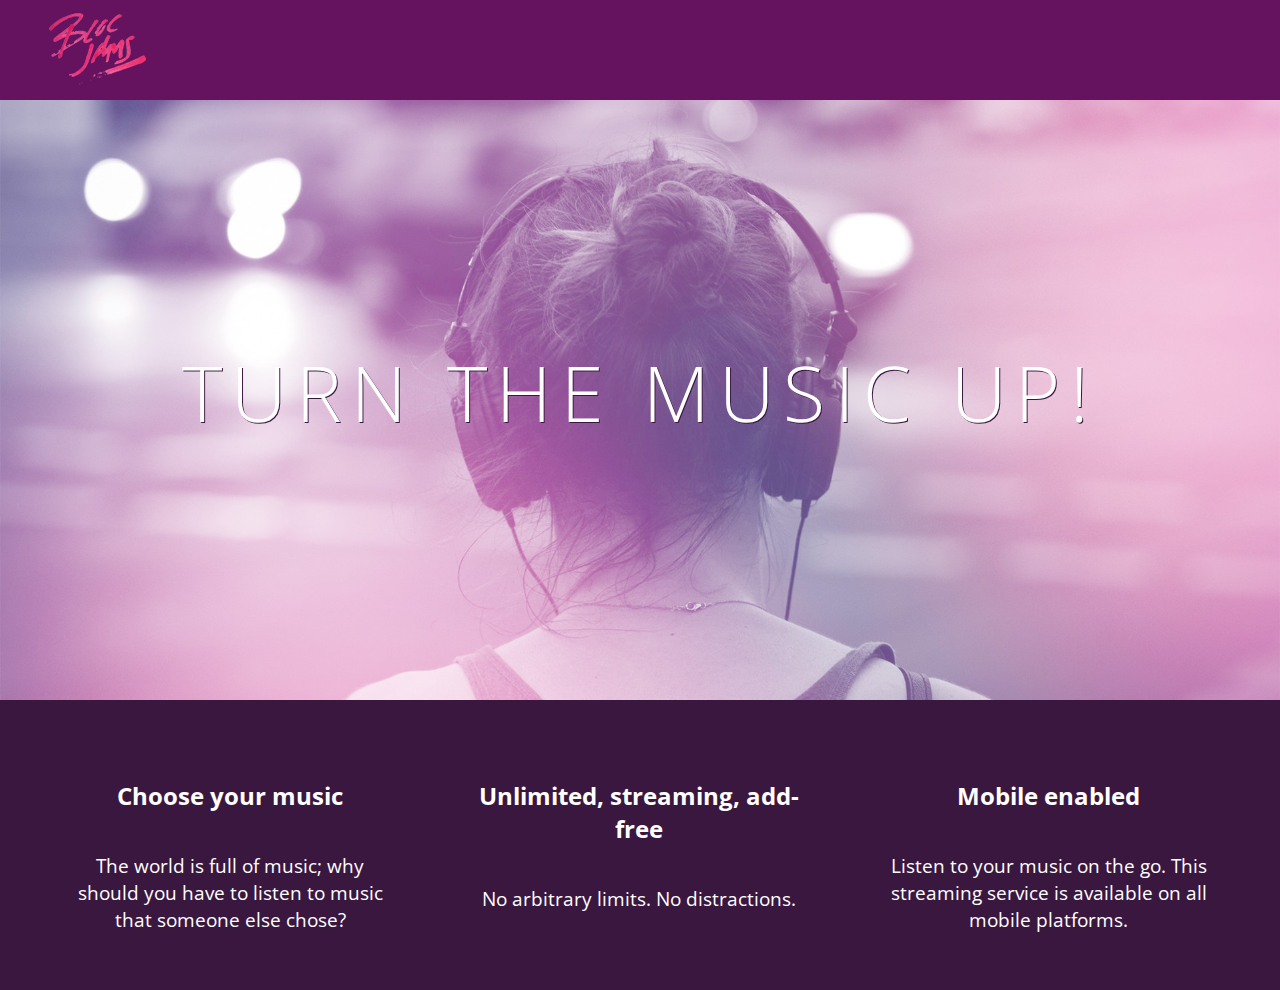
==== index.html @ d1d2694f "CP4 responsive" ====
<!DOCTYPE html>
<html>
    <head>

        <title>Bloc Jams - checkpoint 4</title>
        <meta name="viewport" content="width=device-width, initial-scale=1">
        <link rel="stylesheet" type="text/css" href="http://fonts.googleapis.com/css?family=Open+Sans:400,800,600,700,300">
         <link rel="stylesheet" type="text/css" href="http://code.ionicframework.com/ionicons/2.0.1/css/ionicons.min.css">
         <link rel="stylesheet" type="text/css" href="styles/normalize.css">
         <link rel="stylesheet" type="text/css" href="styles/main.css">
        <link rel="stylesheet" type="text/css" href="styles/landing.css">
    </head>
    
    <body class="landing">
        
        <nav class="navbar"> <!-- nav bar -->
            <img src="assets/images/bloc_jams_logo.png" alt="bloc jams logo" class="logo">
        </nav>
        
        <section class="hero-content"> <!-- hero content -->
           <h1 class="hero-title">Turn the music up!</h1>
        </section>
        
        <section class="selling-points container"> <!-- seeling points -->
            <div class="point column third">
                <span class="ion-music-note"></span>
                <h5 class="point-title">Choose your music</h5>
                <p class="point-description">The world is full of music; why should you have to listen to music that someone else chose?</p>
            </div>
        
            <div class="point column third">
                <span class="ion-radio-waves"></span>
                <h5 class="point-title">Unlimited, streaming, add-free</h5>
                <p class="point-description">No arbitrary limits. No distractions.</p>
            </div>
            
            <div class="point column third">
                <span class="ion-iphone"></span>
                 <h5 class="point-title">Mobile enabled</h5>
                 <p class="point-description">Listen to your music on the go. This streaming service is available on all mobile platforms.</p>
             </div> 
            
        </section>

    </body>
</html>
---- styles/main.css ----
*, *::before, *::after {
    -moz-box-sizing: border-box;
    -webkit-box-sizing: border-box;
    box-sizing: border-box;
}

html {
     height: 100%; 
     font-size: 100%;
 }
 
 body {
     font-family: 'Open Sans'; 
     color: white;             
     min-height: 100%;         
 }
 
  .navbar {
     padding: 0.5rem;
     background-color: rgb(101,18,95);
 }
 
 .navbar > .logo {
     position: relative; 
     left: 2rem;
 }

.container {
    margin: 0 auto;
    max-width: 64rem;
}

/* for medium and small screens */
 @media (min-width: 640px) {
     html { font-size: 112%; }
}
 
.column {
    float: left;
    padding-left: 1rem;
    padding-right: 1rem;
}

.column.full { width: 100%; }
     .column.two-thirds { width: 66.7%; }
     .column.half { width: 50%; }
     .column.third { width: 33.3%; }
     .column.fourth { width: 25%; }
     .column.flow-opposite { float: right; } 

 /* for large screens */
 @media (min-width: 1024px) {
   html { font-size: 120%; }
 }
---- styles/landing.css ----
body.landing {
     background-color: rgb(58,23,63); /* sets the background color to an RGB value (see below) */
 }

.hero-content {
     position: relative; /* positioning will be explained in a resource */
     min-height: 600px;  /* hero content element must be _at least_ 600 pixels */
     background-image: url(../assets/images/bloc_jams_bg.jpg);
     background-repeat: no-repeat;
     background-position: center center;
     background-size: cover;
 }

 .hero-content .hero-title {

     position: absolute;             /* positioning will be explained in a resource */
     top: 40%;                       /* positioning will be explained in a resource */
     -webkit-transform: translateY(-50%);
     -moz-transform: translateY(-50%);
     -ms-transform: translateY(-50%);
     transform: translateY(-50%);
     width: 100%;                    /* makes sure the title inhabits the full width of its container */
     text-align: center;             /* aligns text in the horizontal center of the element */
     font-size: 4rem;                /* specifies the size of the font in root em units */
     font-weight: 300;               /* makes the font thinner or lighter weight */
     text-transform: uppercase;      /* transforms the text to be all uppercase lettering */
     letter-spacing: 0.5rem;         /* puts 0.5 root ems worth of space between each letter */
     text-shadow: 1px 1px 0px rgb(58,23,63); /* creates a shadow underneath the text for readability over the image */
 }

 .selling-points {
     position: relative;
 }
 
 .point {
     position: relative;
     padding: 2rem;
     text-align: center;
 }
 
 .point .point-title {
     font-size: 1.25rem;
 }
 
 .ion-music-note,
 .ion-radio-waves,
 .ion-iphone {
     color: rgb(233,50,117);
     font-size: 5rem;
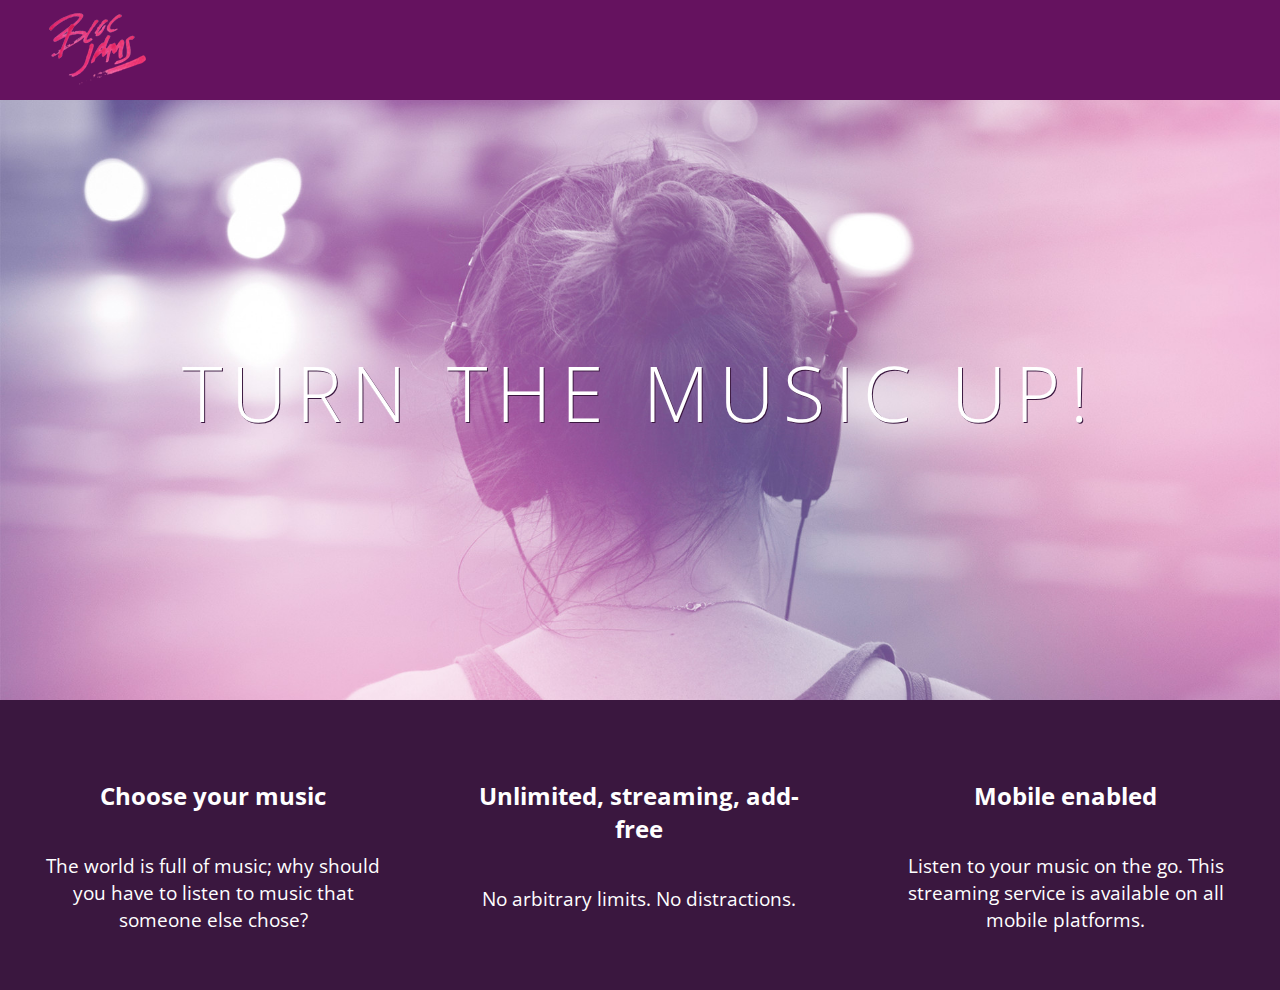
==== commit 5da1af6c: "A4_responsive" ====
--- a/index.html
+++ b/index.html
@@ -21,7 +21,7 @@
            <h1 class="hero-title">Turn the music up!</h1>
         </section>
         
-        <section class="selling-points container"> <!-- seeling points -->
+        <section class="clearfix"> <!-- selling points -->
             <div class="point column third">
                 <span class="ion-music-note"></span>
                 <h5 class="point-title">Choose your music</h5>
--- a/styles/main.css
+++ b/styles/main.css
@@ -52,4 +52,12 @@
  @media (min-width: 1024px) {
    html { font-size: 120%; }
  }
+     
+ .clearfix::before, .clearfix::after {
+         content: " ";
+         display: table;
+     }
 
+.clearrix::after {
+        clear: both; 
+     }--- a/styles/landing.css
+++ b/styles/landing.css
@@ -1,10 +1,10 @@
 body.landing {
-     background-color: rgb(58,23,63); /* sets the background color to an RGB value (see below) */
+     background-color: rgb(58,23,63);
  }
 
 .hero-content {
-     position: relative; /* positioning will be explained in a resource */
-     min-height: 600px;  /* hero content element must be _at least_ 600 pixels */
+     position: relative; 
+     min-height: 600px; 
      background-image: url(../assets/images/bloc_jams_bg.jpg);
      background-repeat: no-repeat;
      background-position: center center;
@@ -12,20 +12,19 @@
  }
 
  .hero-content .hero-title {
-
-     position: absolute;             /* positioning will be explained in a resource */
-     top: 40%;                       /* positioning will be explained in a resource */
+     position: absolute;             
+     top: 40%;                       
      -webkit-transform: translateY(-50%);
      -moz-transform: translateY(-50%);
      -ms-transform: translateY(-50%);
      transform: translateY(-50%);
-     width: 100%;                    /* makes sure the title inhabits the full width of its container */
-     text-align: center;             /* aligns text in the horizontal center of the element */
-     font-size: 4rem;                /* specifies the size of the font in root em units */
-     font-weight: 300;               /* makes the font thinner or lighter weight */
-     text-transform: uppercase;      /* transforms the text to be all uppercase lettering */
-     letter-spacing: 0.5rem;         /* puts 0.5 root ems worth of space between each letter */
-     text-shadow: 1px 1px 0px rgb(58,23,63); /* creates a shadow underneath the text for readability over the image */
+     width: 100%;                    
+     text-align: center;             
+     font-size: 4rem;                
+     font-weight: 300;               
+     text-transform: uppercase;      
+     letter-spacing: 0.5rem;         
+     text-shadow: 1px 1px 0px rgb(58,23,63); 
  }
 
  .selling-points {
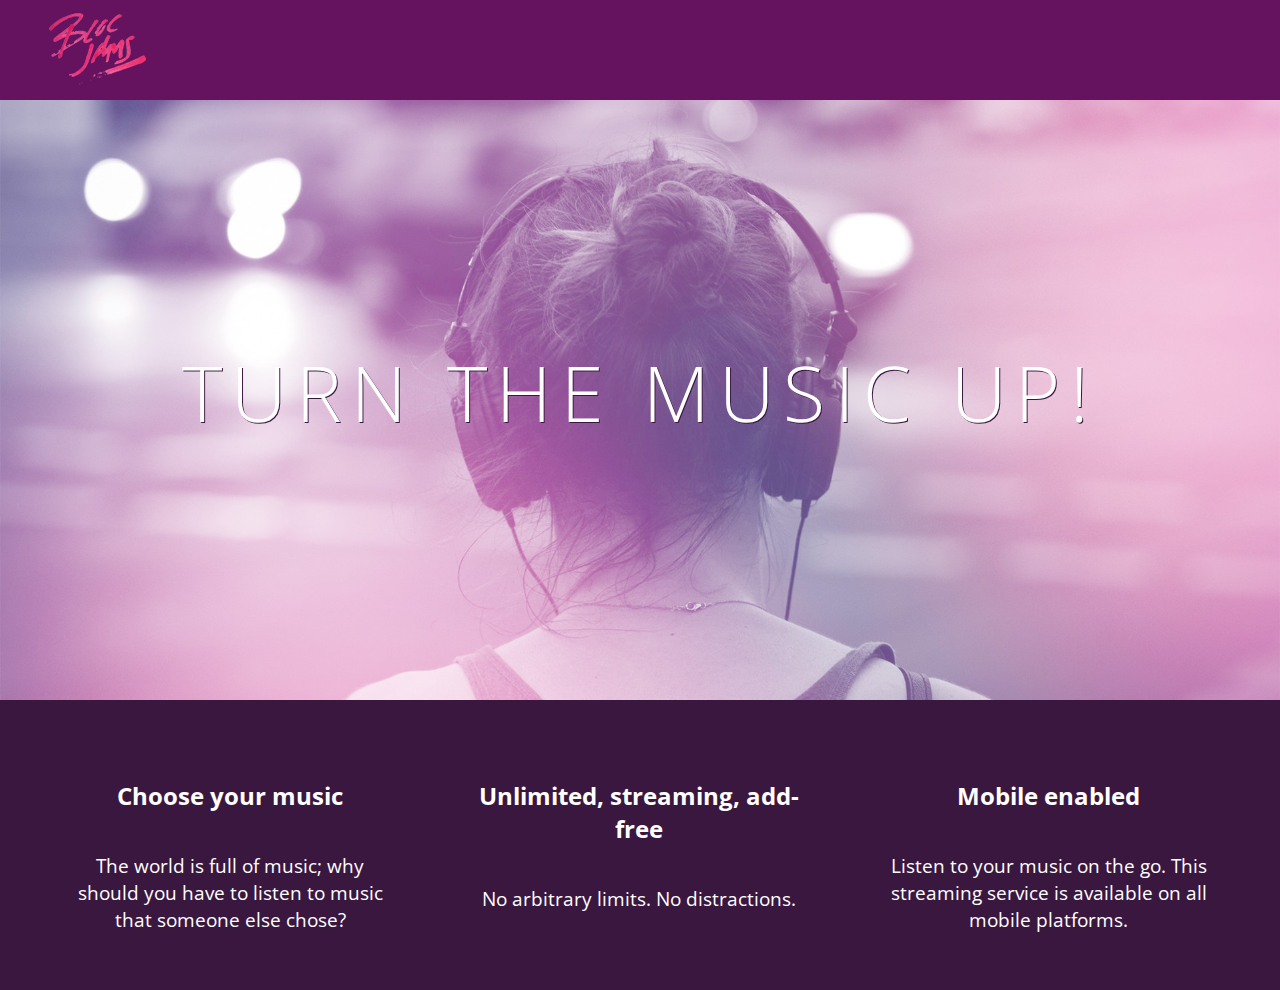
==== commit 68fbbb62: "A4 after mentor mtg" ====
--- a/index.html
+++ b/index.html
@@ -21,20 +21,20 @@
            <h1 class="hero-title">Turn the music up!</h1>
         </section>
         
-        <section class="clearfix"> <!-- selling points -->
-            <div class="point column third">
+        <section class="selling-points container clearfix"> <!-- selling points -->
+            <div class="point column third clearfix">
                 <span class="ion-music-note"></span>
                 <h5 class="point-title">Choose your music</h5>
                 <p class="point-description">The world is full of music; why should you have to listen to music that someone else chose?</p>
             </div>
         
-            <div class="point column third">
+            <div class="point column third clearfix">
                 <span class="ion-radio-waves"></span>
                 <h5 class="point-title">Unlimited, streaming, add-free</h5>
                 <p class="point-description">No arbitrary limits. No distractions.</p>
             </div>
             
-            <div class="point column third">
+            <div class="point column third clearfix">
                 <span class="ion-iphone"></span>
                  <h5 class="point-title">Mobile enabled</h5>
                  <p class="point-description">Listen to your music on the go. This streaming service is available on all mobile platforms.</p>
--- a/styles/main.css
+++ b/styles/main.css
@@ -52,12 +52,17 @@
  @media (min-width: 1024px) {
    html { font-size: 120%; }
  }
-     
- .clearfix::before, .clearfix::after {
+   
+@media (max-width: 640px) {
+
+  .clearfix::before, .clearfix::after {
          content: " ";
          display: table;
      }
 
-.clearrix::after {
-        clear: both; 
-     }+.clearfix { 
+    clear: both; 
+    content: " ";
+    display: table;
+    }
+}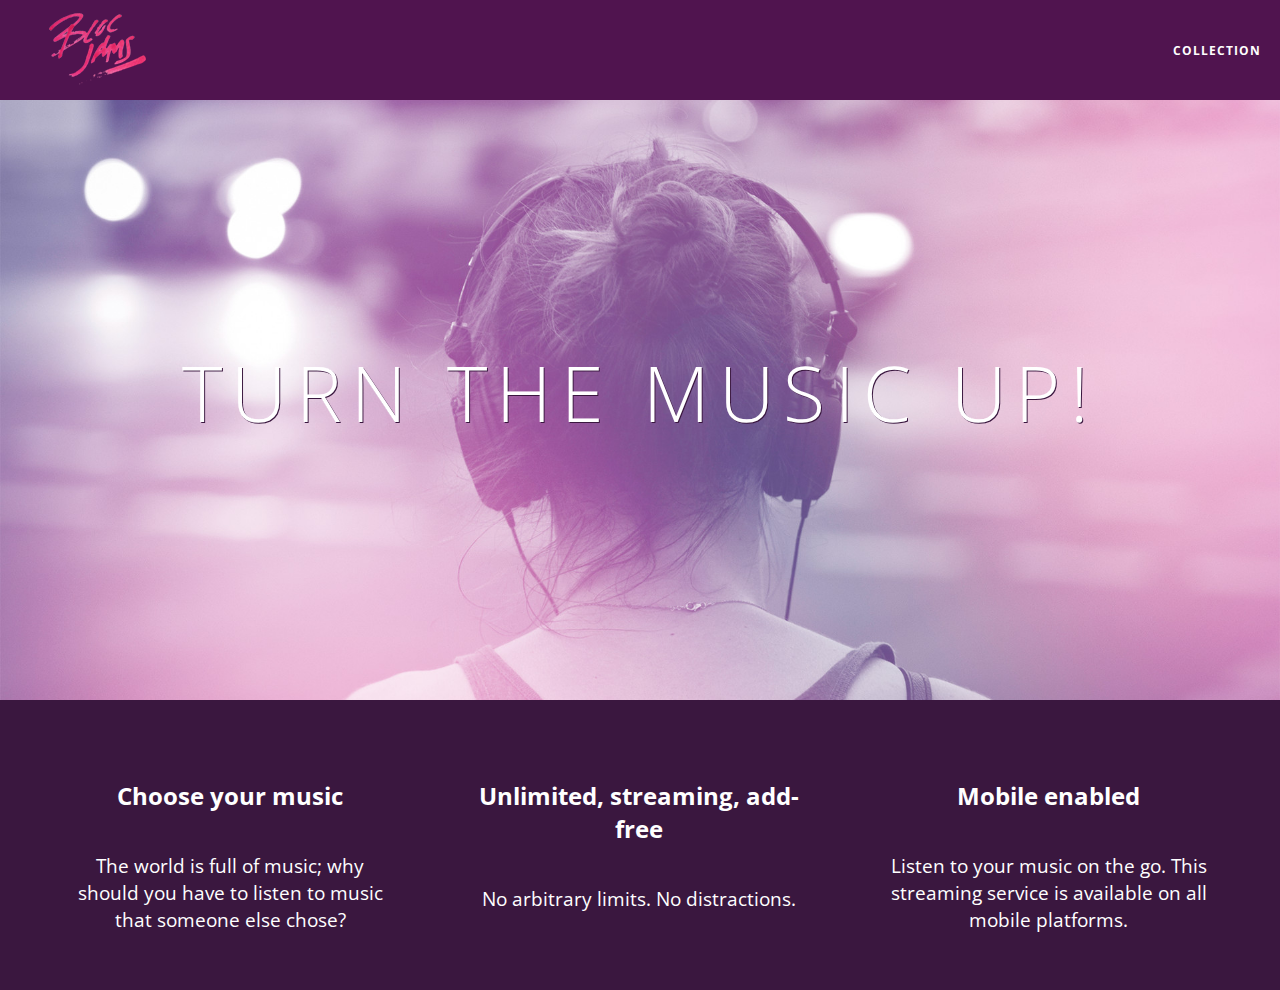
==== commit 71d62955: "start of CP5" ====
--- a/index.html
+++ b/index.html
@@ -14,7 +14,15 @@
     <body class="landing">
         
         <nav class="navbar"> <!-- nav bar -->
-            <img src="assets/images/bloc_jams_logo.png" alt="bloc jams logo" class="logo">
+            
+            <a href="index.html" class="logo">
+                <img src="assets/images/bloc_jams_logo.png" alt="bloc jams logo">
+            </a>
+            
+             <div class="links-container">
+             <a href="collection.html" class="navbar-link">collection</a>
+         </div>
+            
         </nav>
         
         <section class="hero-content"> <!-- hero content -->
--- a/styles/main.css
+++ b/styles/main.css
@@ -16,13 +16,52 @@
  }
  
   .navbar {
+     position: relative;
      padding: 0.5rem;
-     background-color: rgb(101,18,95);
+     /* adds a fourth argument for opacity of 0.5*/
+     background-color: rgba(101,18,95,0.5);
+     /* adds a third dimension to the placement of an element*/
+     z-index: 1;
  }
  
- .navbar > .logo {
+ .navbar .logo {
      position: relative; 
      left: 2rem;
+     cursor: pointer;
+ }
+
+.navbar .links-container {
+     display: table;
+     position: absolute;
+     top: 0;
+     right: 0;
+     height: 100px;
+     color: white;
+     /* changes the decorative properties of text allowing for underline strikethrough and other text decorations etc... */
+     text-decoration: none;
+ }
+ 
+ .links-container .navbar-link {
+     display: table-cell;
+     position: relative;
+     height: 100%;
+     padding-left: 1rem;
+     padding-right: 1rem;
+     /* orients inline or table-cell content vertically */
+     vertical-align: middle;
+     color: white;
+     font-size: 0.625rem;
+     letter-spacing: 0.05rem;
+     font-weight: 700;
+     text-transform: uppercase;
+     /* #3 */
+     text-decoration: none;
+     cursor: pointer;
+ }
+ 
+   /* hover statement of an element occurs when a cursor mouses over it */
+ .links-container .navbar-link:hover {
+     color: rgb(233,50,117);
  }
 
 .container {
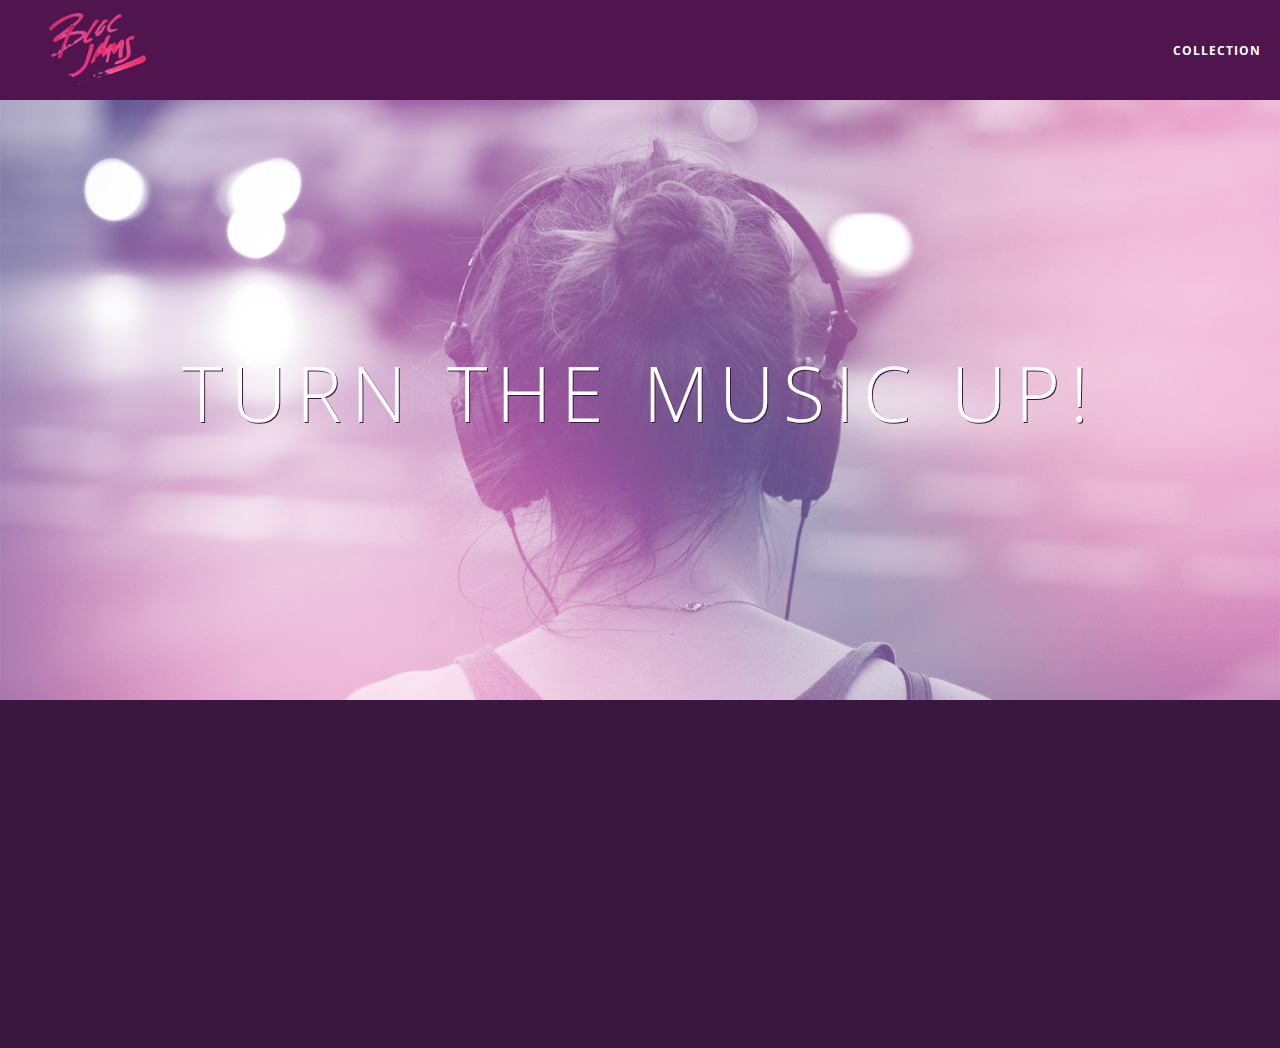
==== commit db3fc41b: "CP8 animation" ====
--- a/index.html
+++ b/index.html
@@ -14,15 +14,12 @@
     <body class="landing">
         
         <nav class="navbar"> <!-- nav bar -->
-            
-            <a href="index.html" class="logo">
-                <img src="assets/images/bloc_jams_logo.png" alt="bloc jams logo">
-            </a>
-            
-             <div class="links-container">
+             <a href="index.html" class="logo">
+             <img src="assets/images/bloc_jams_logo.png" alt="bloc jams logo">
+         </a>
+         <div class="links-container">
              <a href="collection.html" class="navbar-link">collection</a>
          </div>
-            
         </nav>
         
         <section class="hero-content"> <!-- hero content -->
@@ -49,6 +46,40 @@
              </div> 
             
         </section>
-
+        
+         <script>
+              var animatePoints = function() {
+ 
+                 var points = document.getElementsByClassName('point');
+ 
+                 var revealFirstPoint = function() {
+                     points[0].style.opacity = 1;
+                     points[0].style.transform = "scaleX(1) translateY(0)";
+                     points[0].style.msTransform = "scaleX(1) translateY(0)";
+                     points[0].style.WebkitTransform = "scaleX(1) translateY(0)";
+                 };
+ 
+                 var revealSecondPoint = function() {
+                     points[1].style.opacity = 1;
+                     points[1].style.transform = "scaleX(1) translateY(0)";
+                     points[1].style.msTransform = "scaleX(1) translateY(0)";
+                     points[1].style.WebkitTransform = "scaleX(1) translateY(0)";
+                 };
+ 
+                 var revealThirdPoint = function() {
+                     points[2].style.opacity = 1;
+                     points[2].style.transform = "scaleX(1) translateY(0)";
+                     points[2].style.msTransform = "scaleX(1) translateY(0)";
+                     points[2].style.WebkitTransform = "scaleX(1) translateY(0)";
+                 };
+ 
+                 revealFirstPoint();
+                 revealSecondPoint();
+                 revealThirdPoint();
+ 
+             };
+             
+         </script>
+        
     </body>
 </html>--- a/styles/main.css
+++ b/styles/main.css
@@ -21,13 +21,16 @@
      /* adds a fourth argument for opacity of 0.5*/
      background-color: rgba(101,18,95,0.5);
      /* adds a third dimension to the placement of an element*/
+     position: relative; 
+     padding: 0.5rem;
+     background-color: rgba(101,18,95,0.5);
      z-index: 1;
  }
  
  .navbar .logo {
      position: relative; 
      left: 2rem;
-     cursor: pointer;
+     cursor: pointer;  /* produces the finger-pointer icon when you hover over the logo */
  }
 
 .navbar .links-container {
@@ -54,19 +57,27 @@
      letter-spacing: 0.05rem;
      font-weight: 700;
      text-transform: uppercase;
-     /* #3 */
      text-decoration: none;
      cursor: pointer;
  }
  
    /* hover statement of an element occurs when a cursor mouses over it */
  .links-container .navbar-link:hover {
-     color: rgb(233,50,117);
+     color: rgb(233,50,117); 
  }
+
+.links-container .navbar-link:active {
+    color: rgb(233,50,117);
+    background-color: white;
+}
 
 .container {
     margin: 0 auto;
     max-width: 64rem;
+}
+
+.container.narrow {
+    max-width: 56rem;
 }
 
 /* for medium and small screens */
@@ -93,7 +104,7 @@
  }
    
 @media (max-width: 640px) {
-
+    
   .clearfix::before, .clearfix::after {
          content: " ";
          display: table;
--- a/styles/landing.css
+++ b/styles/landing.css
@@ -35,6 +35,16 @@
      position: relative;
      padding: 2rem;
      text-align: center;
+     opacity: 0;
+     -webkit-transform: scaleX(0.9) translateY(3rem);
+     -moz-transform: scaleX(0.9) translateY(3rem);
+     transform: scaleX(0.9) translateY(3rem);
+     -webkit-transition: all 0.25s ease-in-out;
+     -moz-transition: all 0.25s ease-in-out;
+     transition: all 0.25s ease-in-out;
+     -webkit-transition-delay: 0.2s;
+     -moz-transition-delay: 0.2s;
+     transition-delay: 0.2s;
  }
  
  .point .point-title {
